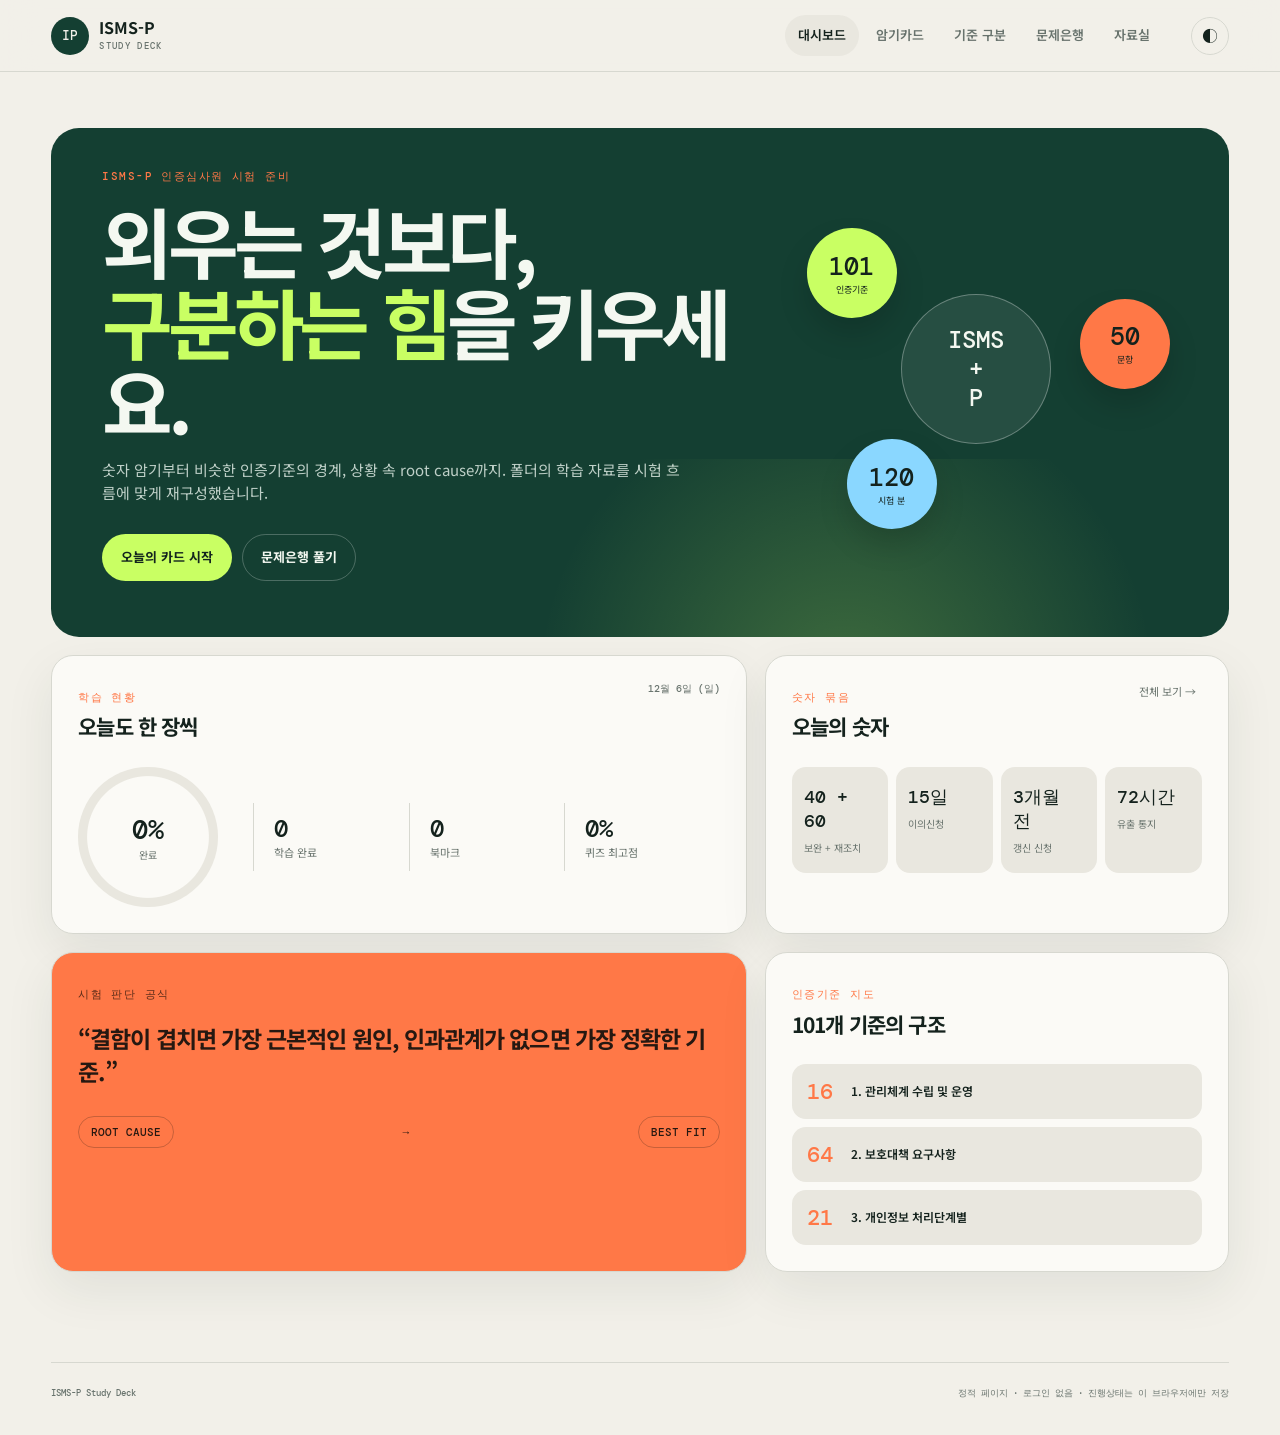
==== isms-p/index.html @ 75c73420 "2026-06-07 #3 문제 거지같던거 좀 수정" ====
<!doctype html>
<html lang="ko">
  <head>
    <meta charset="UTF-8" />
    <meta name="viewport" content="width=device-width, initial-scale=1.0, viewport-fit=cover" />
    <meta name="theme-color" content="#11261f" />
    <title>ISMS-P Study Deck</title>
    <link rel="stylesheet" href="./style.css?v=20260607-5" />
  </head>
  <body>
    <header class="topbar">
      <a class="brand" href="#overview" aria-label="ISMS-P Study Deck 홈">
        <span class="brand-mark">IP</span>
        <span><strong>ISMS-P</strong><small>STUDY DECK</small></span>
      </a>
      <nav aria-label="주요 메뉴">
        <button class="nav-item active" data-view="overview">대시보드</button>
        <button class="nav-item" data-view="cards">암기카드</button>
        <button class="nav-item" data-view="criteria">기준 구분</button>
        <button class="nav-item" data-view="quiz">문제은행</button>
        <button class="nav-item" data-view="sources">자료실</button>
      </nav>
      <button class="icon-button" id="themeToggle" aria-label="테마 전환">◐</button>
    </header>

    <main>
      <section class="view active" id="overview">
        <div class="hero">
          <div>
            <p class="eyebrow">ISMS-P 인증심사원 시험 준비</p>
            <h1>외우는 것보다,<br /><em>구분하는 힘</em>을 키우세요.</h1>
            <p class="hero-copy">
              숫자 암기부터 비슷한 인증기준의 경계, 상황 속 root cause까지.
              폴더의 학습 자료를 시험 흐름에 맞게 재구성했습니다.
            </p>
            <div class="hero-actions">
              <button class="primary-button" data-go="cards">오늘의 카드 시작</button>
              <button class="secondary-button" data-go="quiz">문제은행 풀기</button>
            </div>
          </div>
          <div class="hero-orbit" aria-hidden="true">
            <div class="orbit orbit-a"><span>101</span><small>인증기준</small></div>
            <div class="orbit orbit-b"><span>50</span><small>문항</small></div>
            <div class="orbit orbit-c"><span>120</span><small>시험 분</small></div>
            <div class="core">ISMS<br />+<br />P</div>
          </div>
        </div>

        <div class="dashboard-grid">
          <article class="panel progress-panel">
            <div class="panel-heading">
              <div><span class="label">학습 현황</span><h2>오늘도 한 장씩</h2></div>
              <span class="date-chip" id="todayLabel"></span>
            </div>
            <div class="progress-main">
              <div class="ring" id="progressRing"><strong id="progressPercent">0%</strong><span>완료</span></div>
              <div class="progress-stats">
                <p><strong id="learnedCount">0</strong><span>학습 완료</span></p>
                <p><strong id="savedCount">0</strong><span>북마크</span></p>
                <p><strong id="quizBest">0</strong><span>퀴즈 최고점</span></p>
              </div>
            </div>
          </article>

          <article class="panel number-panel">
            <div class="panel-heading">
              <div><span class="label">숫자 묶음</span><h2>오늘의 숫자</h2></div>
              <button class="text-button" data-go="cards" data-filter-go="숫자">전체 보기 →</button>
            </div>
            <div class="number-strip">
              <div><strong>40 + 60</strong><span>보완 + 재조치</span></div>
              <div><strong>15일</strong><span>이의신청</span></div>
              <div><strong>3개월 전</strong><span>갱신 신청</span></div>
              <div><strong>72시간</strong><span>유출 통지</span></div>
            </div>
          </article>

          <article class="panel tip-panel">
            <span class="label">시험 판단 공식</span>
            <blockquote>“결함이 겹치면 가장 근본적인 원인, 인과관계가 없으면 가장 정확한 기준.”</blockquote>
            <div class="formula"><span>ROOT CAUSE</span><b>→</b><span>BEST FIT</span></div>
          </article>

          <article class="panel map-panel">
            <div class="panel-heading">
              <div><span class="label">인증기준 지도</span><h2>101개 기준의 구조</h2></div>
            </div>
            <div class="criteria-map">
              <button data-go="criteria" data-criteria-go="관리체계"><strong>16</strong><span>1. 관리체계 수립 및 운영</span></button>
              <button data-go="criteria" data-criteria-go="보호대책"><strong>64</strong><span>2. 보호대책 요구사항</span></button>
              <button data-go="criteria" data-criteria-go="개인정보"><strong>21</strong><span>3. 개인정보 처리단계별</span></button>
            </div>
          </article>
        </div>
      </section>

      <section class="view" id="cards">
        <div class="section-heading">
          <div><p class="eyebrow">FLASH CARDS</p><h1>핵심 암기카드</h1><p>카드를 눌러 답을 확인하고, 확실히 알면 완료로 표시하세요.</p></div>
          <div class="section-count"><strong id="cardVisibleCount">0</strong><span>cards</span></div>
        </div>
        <div class="toolbar">
          <label class="search-box"><span>⌕</span><input id="cardSearch" type="search" placeholder="키워드 또는 숫자 검색" /></label>
          <div class="filter-group" id="cardFilters"></div>
          <button class="filter-button" id="savedOnly">☆ 북마크</button>
        </div>
        <div class="card-grid" id="cardGrid"></div>
        <button class="secondary-button load-more" id="cardLoadMore">카드 더 보기</button>
      </section>

      <section class="view" id="criteria">
        <div class="section-heading">
          <div><p class="eyebrow">DISTINGUISH</p><h1>헷갈리는 기준 구분</h1><p>제목이 비슷해도 결함의 원인과 초점은 다릅니다.</p></div>
          <div class="section-count"><strong id="criteriaCount">0</strong><span>pairs</span></div>
        </div>
        <div class="toolbar">
          <label class="search-box"><span>⌕</span><input id="criteriaSearch" type="search" placeholder="기준 번호 또는 상황 검색" /></label>
          <div class="filter-group" id="criteriaFilters"></div>
        </div>
        <div class="comparison-list" id="comparisonList"></div>
      </section>

      <section class="view" id="quiz">
        <div class="section-heading">
          <div><p class="eyebrow">QUESTION BANK</p><h1>문제은행</h1><p>단순질의, 복합응용, 상황판단을 유형별로 풀거나 모의시험에 도전하세요.</p></div>
          <div class="quiz-score"><span>현재 점수</span><strong><b id="currentScore">0</b> / <b id="quizTotal">0</b></strong></div>
        </div>
        <div class="quiz-modes" id="quizModes"></div>
        <div class="quiz-shell">
          <div class="quiz-progress"><span id="quizStep"></span><i id="quizBar"></i></div>
          <article class="quiz-card">
            <div class="quiz-meta"><span>CASE <b id="quizNumber">01</b></span><span id="quizTag"></span></div>
            <h2 id="quizQuestion"></h2>
            <div class="quiz-options" id="quizOptions"></div>
            <button class="primary-button quiz-confirm" id="quizConfirm">선택한 답 확인</button>
            <div class="quiz-explanation" id="quizExplanation"></div>
            <div class="quiz-actions">
              <button class="secondary-button" id="quizReset">처음부터</button>
              <button class="secondary-button" id="quizShuffle">문제 섞기</button>
              <button class="primary-button" id="quizNext">다음 문제</button>
            </div>
          </article>
        </div>
      </section>

      <section class="view" id="sources">
        <div class="section-heading">
          <div><p class="eyebrow">SOURCE LIBRARY</p><h1>자료실</h1><p>이 페이지를 구성할 때 우선 참고한 로컬 원문입니다.</p></div>
        </div>
        <div class="source-grid" id="sourceGrid"></div>
        <aside class="notice">
          <strong>학습 시 유의사항</strong>
          <p>법령 파일에는 미래 시행 예정 조문도 포함되어 있습니다. 실제 시험은 자격검정 공고일 기준 시행 법령으로 출제되므로 시험 공고와 시행일을 마지막에 반드시 대조하세요.</p>
        </aside>
      </section>
    </main>

    <footer><span>ISMS-P Study Deck</span><span>정적 페이지 · 로그인 없음 · 진행상태는 이 브라우저에만 저장</span></footer>
    <script src="./scenario-data.js?v=20260607-5"></script>
    <script src="./app.js?v=20260607-5"></script>
  </body>
</html>
---- isms-p/style.css ----
@import url("https://fonts.googleapis.com/css2?family=DM+Mono:wght@400;500&family=Noto+Sans+KR:wght@400;500;600;700;800&display=swap");

:root {
  --bg: #f2f0e9;
  --surface: #fbfaf6;
  --surface-2: #e9e7df;
  --ink: #14221d;
  --muted: #68736d;
  --line: #d7d8d0;
  --green: #143f32;
  --lime: #c9ff63;
  --orange: #ff7847;
  --blue: #8ad7ff;
  --shadow: 0 18px 50px rgba(26, 45, 37, 0.08);
}

body.dark {
  --bg: #101713;
  --surface: #18211d;
  --surface-2: #202c27;
  --ink: #eff5ef;
  --muted: #9ca9a2;
  --line: #314039;
  --green: #c9ff63;
  --lime: #c9ff63;
  --shadow: 0 18px 50px rgba(0, 0, 0, 0.25);
}

* { box-sizing: border-box; }
html { scroll-behavior: smooth; }
body {
  margin: 0;
  color: var(--ink);
  background: var(--bg);
  font-family: "Noto Sans KR", sans-serif;
  line-height: 1.55;
}
button, input { font: inherit; }
button { color: inherit; cursor: pointer; }
button, a { -webkit-tap-highlight-color: transparent; }

.topbar {
  position: sticky; top: 0; z-index: 20;
  min-height: 72px; padding: 0 4vw;
  display: flex; align-items: center; gap: 28px;
  border-bottom: 1px solid var(--line);
  background: color-mix(in srgb, var(--bg) 88%, transparent);
  backdrop-filter: blur(18px);
}
.brand { display: flex; align-items: center; gap: 10px; color: inherit; text-decoration: none; margin-right: auto; }
.brand-mark { width: 38px; height: 38px; display: grid; place-items: center; border-radius: 50%; background: var(--green); color: var(--bg); font: 500 13px "DM Mono"; }
.brand strong, .brand small { display: block; line-height: 1.1; }
.brand small { color: var(--muted); font: 500 9px "DM Mono"; letter-spacing: .15em; margin-top: 4px; }
nav { display: flex; gap: 4px; }
.nav-item, .icon-button { border: 0; background: transparent; }
.nav-item { padding: 10px 13px; color: var(--muted); font-size: 13px; font-weight: 600; border-radius: 24px; }
.nav-item.active, .nav-item:hover { color: var(--ink); background: var(--surface-2); }
.icon-button { width: 38px; height: 38px; border: 1px solid var(--line); border-radius: 50%; }

main { width: min(1440px, 92vw); margin: 0 auto; }
.view { display: none; min-height: calc(100vh - 72px); padding: 56px 0 90px; }
.view.active { display: block; animation: appear .35s ease both; }
@keyframes appear { from { opacity: 0; transform: translateY(8px); } }

.hero { min-height: 410px; padding: 30px 4vw 56px; display: grid; grid-template-columns: 1.25fr .75fr; align-items: center; overflow: hidden; border-radius: 28px; background: var(--green); color: #f4f8f1; position: relative; }
.hero::after { content: ""; position: absolute; inset: auto -5% -55% 30%; height: 90%; background: radial-gradient(circle, rgba(201,255,99,.23), transparent 62%); }
.eyebrow, .label { color: var(--orange); font: 500 11px "DM Mono"; letter-spacing: .13em; text-transform: uppercase; }
.hero h1 { margin: 16px 0; font-size: clamp(42px, 6vw, 78px); line-height: 1.05; letter-spacing: -.07em; }
.hero h1 em { color: var(--lime); font-style: normal; }
.hero-copy { max-width: 590px; color: #bfd0c8; font-size: 15px; }
.hero-actions { display: flex; gap: 10px; margin-top: 30px; }
.primary-button, .secondary-button, .filter-button {
  border-radius: 99px; padding: 12px 18px; border: 1px solid transparent; font-size: 13px; font-weight: 700;
}
.primary-button { background: var(--lime); color: #13251e; }
.secondary-button { background: transparent; border-color: color-mix(in srgb, currentColor 25%, transparent); color: inherit; }
.hero-orbit { height: 320px; position: relative; z-index: 1; }
.core, .orbit { position: absolute; display: grid; place-items: center; border-radius: 50%; text-align: center; }
.core { width: 150px; height: 150px; left: 50%; top: 50%; transform: translate(-50%, -50%); border: 1px solid rgba(255,255,255,.3); background: rgba(255,255,255,.08); font: 500 24px/1.2 "DM Mono"; }
.orbit { width: 90px; height: 90px; background: var(--lime); color: #14221d; box-shadow: 0 16px 30px rgba(0,0,0,.15); }
.orbit span { align-self: end; font: 500 25px "DM Mono"; }.orbit small { align-self: start; font-size: 9px; }
.orbit-a { left: 8%; top: 6%; }.orbit-b { right: 2%; top: 28%; background: var(--orange); }.orbit-c { left: 18%; bottom: 0; background: var(--blue); }

.dashboard-grid { display: grid; grid-template-columns: 1.2fr .8fr; gap: 18px; margin-top: 18px; }
.panel { border: 1px solid var(--line); border-radius: 22px; background: var(--surface); padding: 26px; box-shadow: var(--shadow); }
.panel-heading { display: flex; justify-content: space-between; align-items: start; gap: 20px; margin-bottom: 24px; }
.panel h2 { margin: 4px 0 0; font-size: 21px; letter-spacing: -.04em; }
.date-chip { color: var(--muted); font: 500 10px "DM Mono"; }
.progress-main { display: flex; align-items: center; gap: 35px; }
.ring { --p: 0%; width: 140px; height: 140px; flex: 0 0 auto; display: grid; place-content: center; text-align: center; border-radius: 50%; background: radial-gradient(circle at center, var(--surface) 61%, transparent 62%), conic-gradient(var(--orange) var(--p), var(--surface-2) 0); }
.ring strong { font: 500 27px "DM Mono"; }.ring span { color: var(--muted); font-size: 10px; }
.progress-stats { flex: 1; display: grid; grid-template-columns: repeat(3, 1fr); }
.progress-stats p { margin: 0; padding: 10px 20px; border-left: 1px solid var(--line); }
.progress-stats strong, .progress-stats span { display: block; }.progress-stats strong { font: 500 24px "DM Mono"; }.progress-stats span { color: var(--muted); font-size: 11px; }
.number-strip { display: grid; grid-template-columns: repeat(4, 1fr); gap: 8px; }
.number-strip div { padding: 18px 12px; border-radius: 14px; background: var(--surface-2); }
.number-strip strong, .number-strip span { display: block; }.number-strip strong { font: 500 18px "DM Mono"; }.number-strip span { color: var(--muted); font-size: 10px; margin-top: 7px; }
.text-button { border: 0; background: transparent; color: var(--muted); font-size: 11px; }
.tip-panel { background: var(--orange); color: #261811; }
.tip-panel .label { color: #5c2c19; }.tip-panel blockquote { margin: 18px 0 28px; font-size: 23px; font-weight: 700; line-height: 1.45; letter-spacing: -.04em; }
.formula { display: flex; align-items: center; justify-content: space-between; gap: 8px; font: 500 11px "DM Mono"; }.formula span { border: 1px solid rgba(38,24,17,.25); border-radius: 99px; padding: 8px 12px; }
.criteria-map { display: grid; gap: 8px; }
.criteria-map button { border: 0; display: flex; align-items: center; text-align: left; gap: 18px; padding: 13px 15px; border-radius: 14px; background: var(--surface-2); }
.criteria-map button:hover { transform: translateX(4px); }.criteria-map strong { font: 500 22px "DM Mono"; color: var(--orange); }.criteria-map span { font-size: 12px; font-weight: 600; }

.section-heading { display: flex; justify-content: space-between; align-items: end; padding: 20px 0 34px; border-bottom: 1px solid var(--line); }
.section-heading h1 { margin: 6px 0; font-size: clamp(36px, 5vw, 64px); line-height: 1.1; letter-spacing: -.07em; }
.section-heading p:not(.eyebrow) { color: var(--muted); margin: 0; font-size: 13px; }
.section-count { display: flex; align-items: baseline; gap: 5px; }.section-count strong { font: 500 50px "DM Mono"; }.section-count span { color: var(--muted); font: 500 10px "DM Mono"; }
.toolbar { padding: 22px 0; display: flex; align-items: center; gap: 10px; flex-wrap: wrap; }
.search-box { min-width: 270px; flex: 1; display: flex; align-items: center; gap: 8px; border: 1px solid var(--line); background: var(--surface); border-radius: 99px; padding: 0 15px; }
.search-box input { width: 100%; border: 0; outline: 0; padding: 11px 0; color: var(--ink); background: transparent; font-size: 12px; }
.filter-group { display: flex; gap: 5px; flex-wrap: wrap; }
.filter-button { padding: 9px 13px; background: transparent; border-color: var(--line); color: var(--muted); font-size: 11px; }
.filter-button.active, .filter-button:hover { background: var(--green); color: var(--bg); border-color: var(--green); }
.card-grid { display: grid; grid-template-columns: repeat(3, 1fr); gap: 16px; }
.study-card { min-height: 285px; perspective: 1000px; }
.card-inner { height: 100%; min-height: 285px; position: relative; transform-style: preserve-3d; transition: transform .5s; }
.study-card.flipped .card-inner { transform: rotateY(180deg); }
.card-face { position: absolute; inset: 0; padding: 22px; border: 1px solid var(--line); border-radius: 20px; background: var(--surface); box-shadow: var(--shadow); backface-visibility: hidden; display: flex; flex-direction: column; }
.card-back { transform: rotateY(180deg); background: var(--green); color: #f2f7f3; }
.card-top { display: flex; justify-content: space-between; align-items: center; gap: 10px; }
.tag { width: fit-content; border-radius: 99px; padding: 5px 8px; background: var(--surface-2); color: var(--muted); font: 500 9px "DM Mono"; }
.card-back .tag { background: rgba(255,255,255,.12); color: #c8d5cf; }
.save-button { border: 0; background: transparent; font-size: 19px; }.save-button.active { color: var(--orange); }
.card-face h3 { margin: auto 0; font-size: 24px; line-height: 1.38; letter-spacing: -.05em; }
.card-back h3 { color: var(--lime); margin: 22px 0 10px; font-size: 17px; }
.card-answer { margin: 0; white-space: pre-line; font-size: 14px; color: #d9e2dd; }
.card-bottom { margin-top: auto; display: flex; justify-content: space-between; align-items: center; color: var(--muted); font-size: 10px; }
.card-back .card-bottom { color: #a9bbb2; }.learn-button { border: 0; border-radius: 99px; padding: 7px 10px; background: var(--lime); color: #14221d; font-size: 10px; font-weight: 700; }
.learn-button.done { background: var(--orange); }
.load-more { display: block; min-width: 220px; margin: 22px auto 0; color: var(--ink); border-color: var(--line); }
.load-more[hidden] { display: none; }
.empty { grid-column: 1 / -1; padding: 70px; text-align: center; color: var(--muted); border: 1px dashed var(--line); border-radius: 20px; }

.comparison-list { display: grid; gap: 14px; }
.comparison { border: 1px solid var(--line); border-radius: 20px; background: var(--surface); overflow: hidden; }
.comparison-head { padding: 16px 20px; display: flex; justify-content: space-between; gap: 15px; border-bottom: 1px solid var(--line); }
.comparison-head p { margin: 4px 0 0; font-size: 13px; font-weight: 700; }.comparison-head small { color: var(--muted); }
.comparison-body { display: grid; grid-template-columns: 1fr 1fr; }
.criterion { padding: 22px; }.criterion + .criterion { border-left: 1px solid var(--line); }
.criterion b { color: var(--orange); font: 500 12px "DM Mono"; }.criterion h3 { margin: 6px 0 12px; font-size: 19px; }.criterion p { margin: 0; color: var(--muted); font-size: 12px; }
.criterion .cue { margin-top: 18px; padding: 10px 12px; border-radius: 10px; background: var(--surface-2); color: var(--ink); font-size: 11px; }

.quiz-score { text-align: right; flex: 0 0 auto; }.quiz-score span { display: block; color: var(--muted); font-size: 10px; }.quiz-score strong { display: block; white-space: nowrap; font: 500 32px "DM Mono"; }
.quiz-modes { margin: 24px 0 0; display: grid; grid-template-columns: repeat(5, 1fr); gap: 8px; }
.quiz-mode { border: 1px solid var(--line); border-radius: 14px; background: var(--surface); padding: 14px; text-align: left; }
.quiz-mode strong, .quiz-mode span { display: block; }.quiz-mode strong { font-size: 12px; }.quiz-mode span { margin-top: 4px; color: var(--muted); font: 500 9px "DM Mono"; }
.quiz-mode.active, .quiz-mode:hover { background: var(--green); color: var(--bg); border-color: var(--green); }.quiz-mode.active span, .quiz-mode:hover span { color: color-mix(in srgb, var(--bg) 70%, transparent); }
.quiz-shell { max-width: 900px; margin: 38px auto; }.quiz-progress { height: 3px; background: var(--surface-2); position: relative; margin-bottom: 26px; }.quiz-progress span { position: absolute; right: 0; bottom: 9px; color: var(--muted); font: 500 9px "DM Mono"; }.quiz-progress i { display: block; width: 0; height: 100%; background: var(--orange); transition: width .3s; }
.quiz-card { border: 1px solid var(--line); border-radius: 26px; background: var(--surface); padding: clamp(24px, 5vw, 52px); box-shadow: var(--shadow); }
.quiz-meta { display: flex; justify-content: space-between; color: var(--muted); font: 500 10px "DM Mono"; }.quiz-meta span:last-child { color: var(--orange); }
.quiz-card h2 { margin: 35px 0; white-space: pre-line; font-size: clamp(22px, 3vw, 32px); line-height: 1.5; letter-spacing: -.04em; }
.quiz-options { display: grid; gap: 9px; }.quiz-option { border: 1px solid var(--line); border-radius: 13px; background: transparent; padding: 14px 16px; text-align: left; font-size: 13px; }.quiz-option:hover:not(:disabled) { border-color: var(--orange); transform: translateX(3px); }.quiz-option.correct { background: var(--lime); color: #14221d; border-color: var(--lime); }.quiz-option.wrong { background: #ffd4c4; color: #4b2013; border-color: #ff9c78; }
.quiz-option.selected { border-color: var(--orange); background: color-mix(in srgb, var(--orange) 12%, var(--surface)); }
.quiz-confirm { display: none; width: 100%; min-height: 48px; margin-top: 12px; }.quiz-confirm.show { display: block; }
.quiz-explanation { display: none; margin-top: 20px; padding: 15px; border-radius: 13px; background: var(--surface-2); color: var(--muted); font-size: 12px; }.quiz-explanation.show { display: block; animation: appear .25s; }.quiz-explanation strong { color: var(--ink); display: block; margin-bottom: 5px; }
.quiz-source { display: block; margin-top: 10px; padding-top: 10px; border-top: 1px solid var(--line); color: var(--orange); font: 500 9px/1.5 "DM Mono"; }
.quiz-actions { display: flex; justify-content: space-between; gap: 8px; margin-top: 28px; }.quiz-actions .primary-button { margin-left: auto; visibility: hidden; }.quiz-actions .primary-button.show { visibility: visible; }

.source-grid { display: grid; grid-template-columns: repeat(3, 1fr); gap: 14px; margin-top: 28px; }
.source-card { padding: 22px; border: 1px solid var(--line); border-radius: 18px; background: var(--surface); }
.source-card span { color: var(--orange); font: 500 10px "DM Mono"; }.source-card h3 { margin: 12px 0 8px; font-size: 16px; line-height: 1.45; }.source-card p { color: var(--muted); font-size: 11px; }.source-card a { color: inherit; font-size: 11px; font-weight: 700; }
.notice { margin-top: 28px; padding: 20px 24px; border-left: 4px solid var(--orange); background: var(--surface); }.notice p { color: var(--muted); margin: 6px 0 0; font-size: 12px; }
footer { width: min(1440px, 92vw); margin: 0 auto; padding: 24px 0 35px; display: flex; justify-content: space-between; gap: 20px; border-top: 1px solid var(--line); color: var(--muted); font: 500 9px "DM Mono"; }

@media (max-width: 1000px) {
  .topbar { backdrop-filter: none; }
  .topbar nav { position: fixed; bottom: 12px; left: 3vw; right: 3vw; z-index: 30; justify-content: space-around; padding: 7px; border: 1px solid var(--line); border-radius: 18px; background: var(--surface); box-shadow: var(--shadow); }
  .nav-item { padding: 9px 8px; font-size: 10px; }.hero { grid-template-columns: 1fr; }.hero-orbit { display: none; }.dashboard-grid { grid-template-columns: 1fr; }.card-grid, .source-grid { grid-template-columns: repeat(2, 1fr); }.quiz-modes { grid-template-columns: repeat(3, 1fr); }
}
@media (max-width: 640px) {
  body { padding-bottom: calc(76px + env(safe-area-inset-bottom)); }
  main { width: 100%; }
  .view { padding: 16px 12px 34px; }
  .topbar { min-height: calc(58px + env(safe-area-inset-top)); padding: env(safe-area-inset-top) 14px 0; }
  .brand-mark { width: 36px; height: 36px; }
  .icon-button { width: 44px; height: 44px; }
  .topbar nav { left: 10px; right: 10px; bottom: calc(8px + env(safe-area-inset-bottom)); min-height: 56px; padding: 5px; border-radius: 20px; }
  .nav-item { min-height: 44px; padding: 7px 6px; }
  .hero { padding: 30px 22px; min-height: auto; border-radius: 22px; }
  .hero h1 { margin: 13px 0; font-size: 41px; line-height: 1.08; }
  .hero-copy { font-size: 13px; }
  .hero-actions { flex-direction: column; align-items: stretch; margin-top: 24px; }
  .hero-actions button, .primary-button, .secondary-button { min-height: 48px; }
  .dashboard-grid { margin-top: 10px; gap: 10px; }
  .panel { padding: 20px; border-radius: 18px; }
  .progress-main { align-items: stretch; flex-direction: column; }
  .progress-stats p { padding: 8px; }
  .number-strip { grid-template-columns: repeat(2, 1fr); }
  .section-heading { align-items: start; gap: 8px; padding: 12px 0 20px; }
  .section-heading h1 { margin: 4px 0; font-size: 36px; }
  .section-heading p:not(.eyebrow) { max-width: 280px; font-size: 11px; }
  .section-count { display: none; }
  .toolbar { padding: 14px 0; display: block; overflow: hidden; }
  .search-box { min-width: 0; min-height: 46px; }
  .filter-group { margin-top: 9px; flex-wrap: nowrap; overflow-x: auto; scrollbar-width: none; padding-bottom: 2px; }
  .filter-group::-webkit-scrollbar, .quiz-modes::-webkit-scrollbar { display: none; }
  .filter-button { min-height: 44px; flex: 0 0 auto; padding: 9px 15px; }
  #savedOnly { width: 100%; min-height: 44px; margin-top: 7px; }
  .card-grid, .source-grid { grid-template-columns: 1fr; gap: 12px; }
  .study-card, .card-inner { min-height: 330px; }
  .study-card { perspective: none; }
  .card-inner { transform-style: flat; transition: none; }
  .study-card.flipped .card-inner { transform: none; }
  .card-face { padding: 22px; border-radius: 18px; }
  .card-front { position: relative; min-height: 330px; }
  .card-back { display: none; position: relative; min-height: 330px; transform: none; }
  .study-card.flipped .card-front { display: none; }
  .study-card.flipped .card-back { display: flex; }
  .card-face h3 { font-size: 25px; }
  .save-button { min-width: 44px; min-height: 44px; }
  .learn-button { min-height: 44px; padding: 8px 14px; }
  .load-more { width: 100%; min-height: 50px; margin-top: 14px; }
  .comparison-body { grid-template-columns: 1fr; }
  .criterion + .criterion { border-left: 0; border-top: 1px solid var(--line); }
  #quiz .section-heading { padding-bottom: 14px; }
  #quiz .section-heading p:not(.eyebrow) { display: none; }
  .quiz-score strong { font-size: 19px; }
  .quiz-modes { margin: 12px -12px 0; padding: 0 12px 4px; display: flex; gap: 8px; overflow-x: auto; scrollbar-width: none; }
  .quiz-mode { min-width: 132px; min-height: 62px; flex: 0 0 auto; padding: 12px; }
  .quiz-shell { margin: 20px auto 0; }
  .quiz-progress { margin-bottom: 18px; }
  .quiz-card { padding: 24px 17px; border-radius: 18px; }
  .quiz-card h2 { margin: 22px 0; font-size: 20px; line-height: 1.58; letter-spacing: -.035em; }
  .quiz-option { min-height: 52px; padding: 14px; font-size: 13px; }
  .quiz-actions { display: grid; grid-template-columns: 1fr 1fr; gap: 8px; margin-top: 20px; }
  .quiz-actions button { min-height: 48px; }
  .quiz-actions .primary-button { grid-column: 1 / -1; width: 100%; margin-left: 0; }
  footer { width: calc(100% - 24px); padding-bottom: 18px; flex-direction: column; }
}
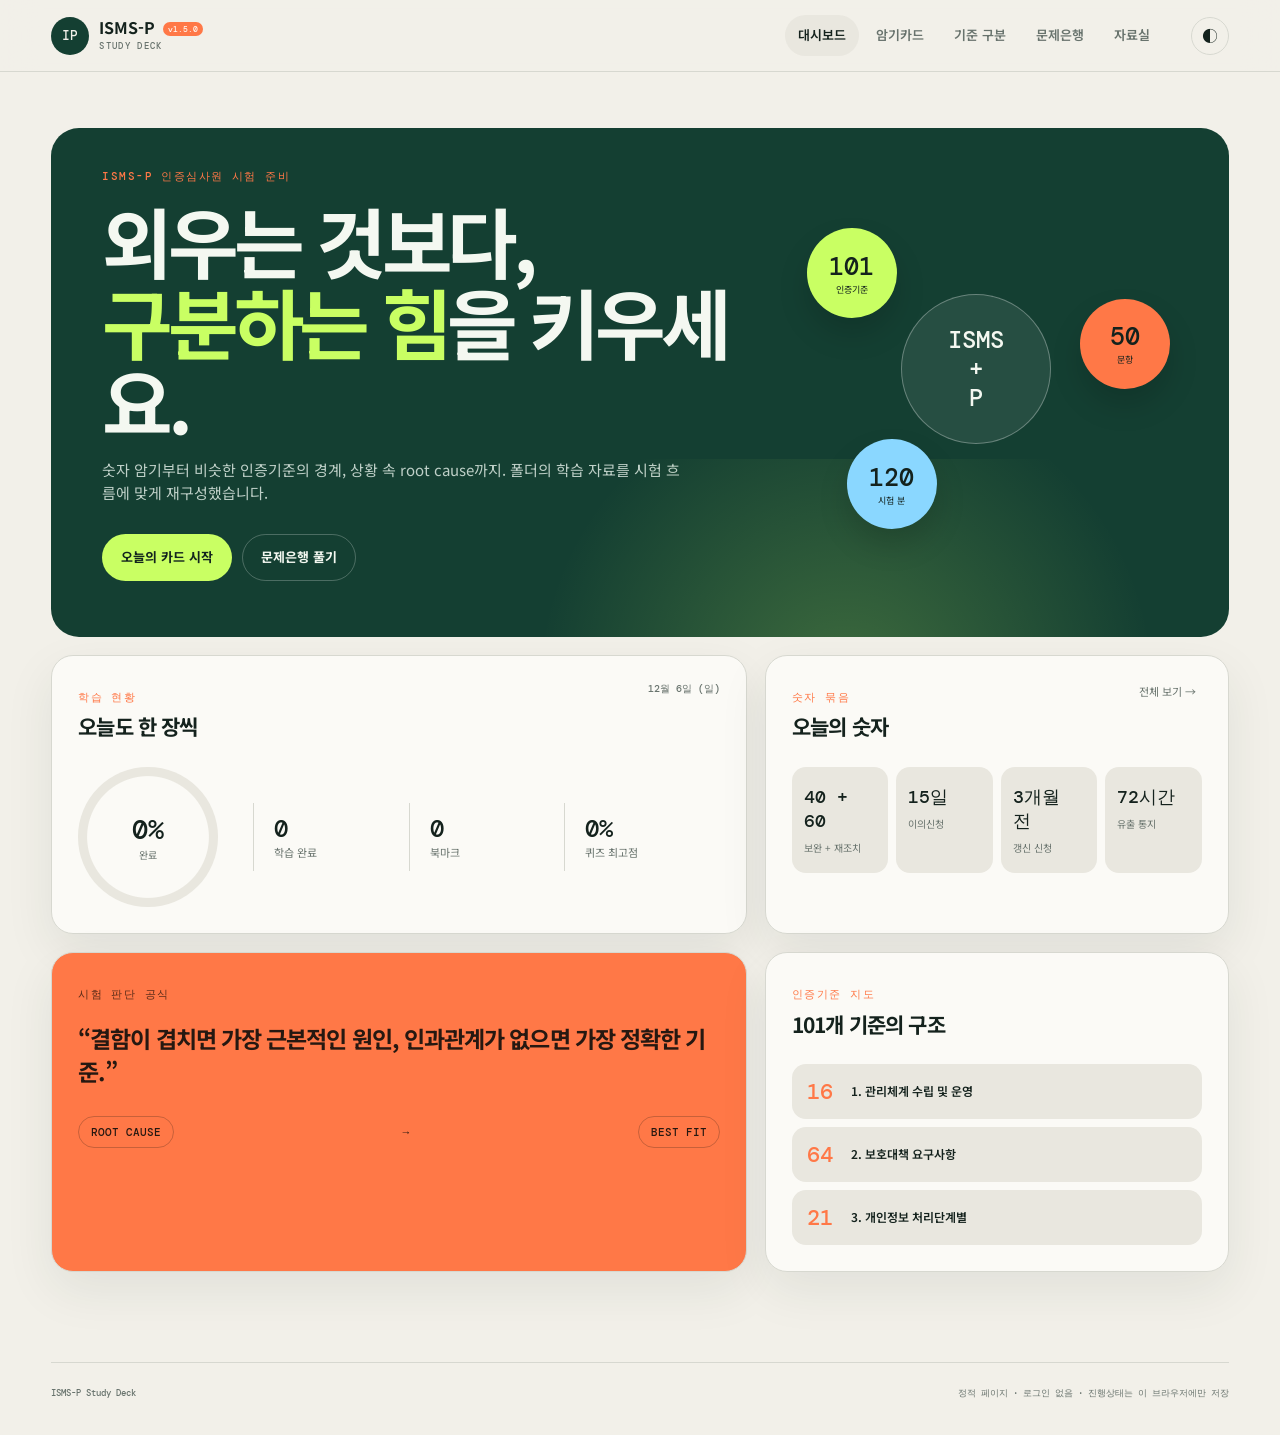
==== commit 2247a4cc: "2026-06-07 #4 버전추가" ====
--- a/isms-p/index.html
+++ b/isms-p/index.html
@@ -5,13 +5,13 @@
     <meta name="viewport" content="width=device-width, initial-scale=1.0, viewport-fit=cover" />
     <meta name="theme-color" content="#11261f" />
     <title>ISMS-P Study Deck</title>
-    <link rel="stylesheet" href="./style.css?v=20260607-5" />
+    <link rel="stylesheet" href="./style.css?v=1.5.0" />
   </head>
   <body>
     <header class="topbar">
       <a class="brand" href="#overview" aria-label="ISMS-P Study Deck 홈">
         <span class="brand-mark">IP</span>
-        <span><strong>ISMS-P</strong><small>STUDY DECK</small></span>
+        <span><strong>ISMS-P <b class="version-badge" id="versionBadge">v1.5.0</b></strong><small>STUDY DECK</small></span>
       </a>
       <nav aria-label="주요 메뉴">
         <button class="nav-item active" data-view="overview">대시보드</button>
@@ -156,7 +156,7 @@
     </main>
 
     <footer><span>ISMS-P Study Deck</span><span>정적 페이지 · 로그인 없음 · 진행상태는 이 브라우저에만 저장</span></footer>
-    <script src="./scenario-data.js?v=20260607-5"></script>
-    <script src="./app.js?v=20260607-5"></script>
+    <script src="./scenario-data.js?v=1.5.0"></script>
+    <script src="./app.js?v=1.5.0"></script>
   </body>
 </html>
--- a/isms-p/style.css
+++ b/isms-p/style.css
@@ -51,6 +51,7 @@
 .brand-mark { width: 38px; height: 38px; display: grid; place-items: center; border-radius: 50%; background: var(--green); color: var(--bg); font: 500 13px "DM Mono"; }
 .brand strong, .brand small { display: block; line-height: 1.1; }
 .brand small { color: var(--muted); font: 500 9px "DM Mono"; letter-spacing: .15em; margin-top: 4px; }
+.version-badge { display: inline-block; margin-left: 4px; padding: 3px 5px; border-radius: 99px; background: var(--orange); color: #fff8f3; vertical-align: 2px; font: 500 8px/1 "DM Mono"; letter-spacing: 0; }
 nav { display: flex; gap: 4px; }
 .nav-item, .icon-button { border: 0; background: transparent; }
 .nav-item { padding: 10px 13px; color: var(--muted); font-size: 13px; font-weight: 600; border-radius: 24px; }
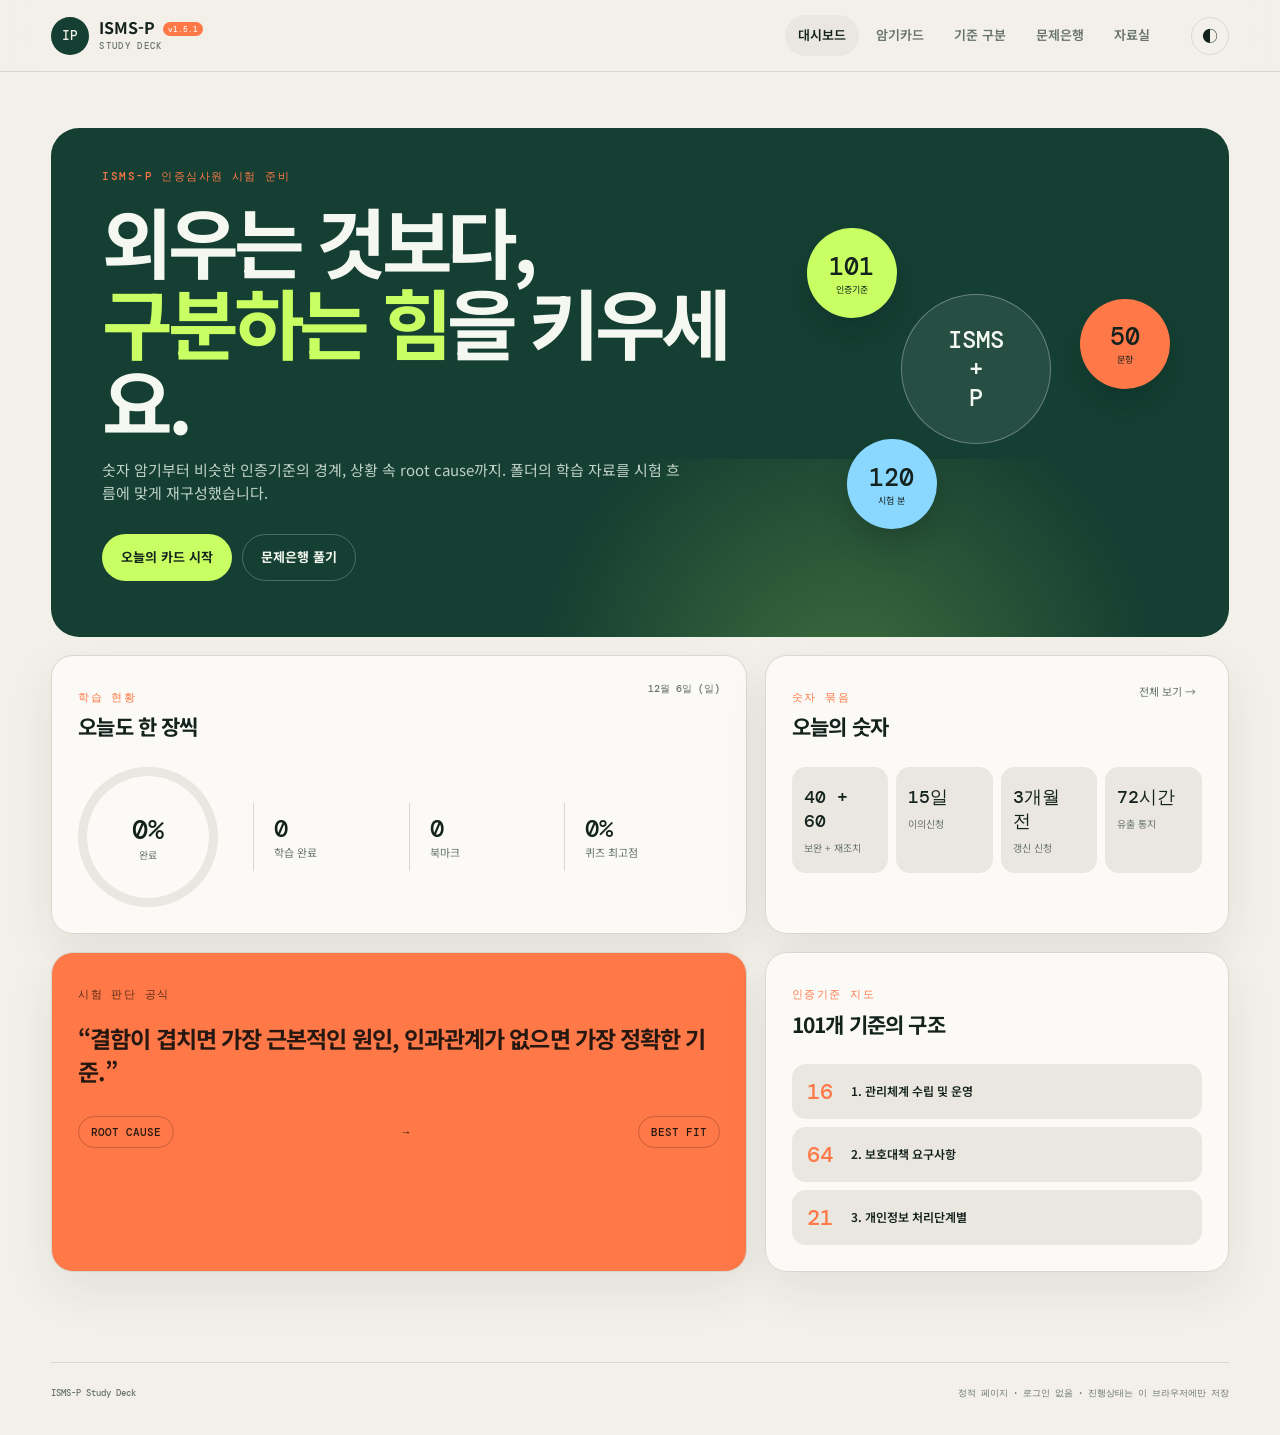
==== commit dbc0121f: "2026-06-07 #5 작아지는거 막기~" ====
--- a/isms-p/index.html
+++ b/isms-p/index.html
@@ -5,13 +5,13 @@
     <meta name="viewport" content="width=device-width, initial-scale=1.0, viewport-fit=cover" />
     <meta name="theme-color" content="#11261f" />
     <title>ISMS-P Study Deck</title>
-    <link rel="stylesheet" href="./style.css?v=1.5.0" />
+    <link rel="stylesheet" href="./style.css?v=1.5.1" />
   </head>
   <body>
     <header class="topbar">
       <a class="brand" href="#overview" aria-label="ISMS-P Study Deck 홈">
         <span class="brand-mark">IP</span>
-        <span><strong>ISMS-P <b class="version-badge" id="versionBadge">v1.5.0</b></strong><small>STUDY DECK</small></span>
+        <span><strong>ISMS-P <b class="version-badge" id="versionBadge">v1.5.1</b></strong><small>STUDY DECK</small></span>
       </a>
       <nav aria-label="주요 메뉴">
         <button class="nav-item active" data-view="overview">대시보드</button>
@@ -156,7 +156,7 @@
     </main>
 
     <footer><span>ISMS-P Study Deck</span><span>정적 페이지 · 로그인 없음 · 진행상태는 이 브라우저에만 저장</span></footer>
-    <script src="./scenario-data.js?v=1.5.0"></script>
-    <script src="./app.js?v=1.5.0"></script>
+    <script src="./scenario-data.js?v=1.5.1"></script>
+    <script src="./app.js?v=1.5.1"></script>
   </body>
 </html>
--- a/isms-p/style.css
+++ b/isms-p/style.css
@@ -37,7 +37,7 @@
 }
 button, input { font: inherit; }
 button { color: inherit; cursor: pointer; }
-button, a { -webkit-tap-highlight-color: transparent; }
+button, a { touch-action: manipulation; -webkit-tap-highlight-color: transparent; }
 
 .topbar {
   position: sticky; top: 0; z-index: 20;
@@ -211,7 +211,7 @@
   .study-card.flipped .card-back { display: flex; }
   .card-face h3 { font-size: 25px; }
   .save-button { min-width: 44px; min-height: 44px; }
-  .learn-button { min-height: 44px; padding: 8px 14px; }
+  .learn-button { min-height: 48px; padding: 9px 16px; font-size: 16px; }
   .load-more { width: 100%; min-height: 50px; margin-top: 14px; }
   .comparison-body { grid-template-columns: 1fr; }
   .criterion + .criterion { border-left: 0; border-top: 1px solid var(--line); }
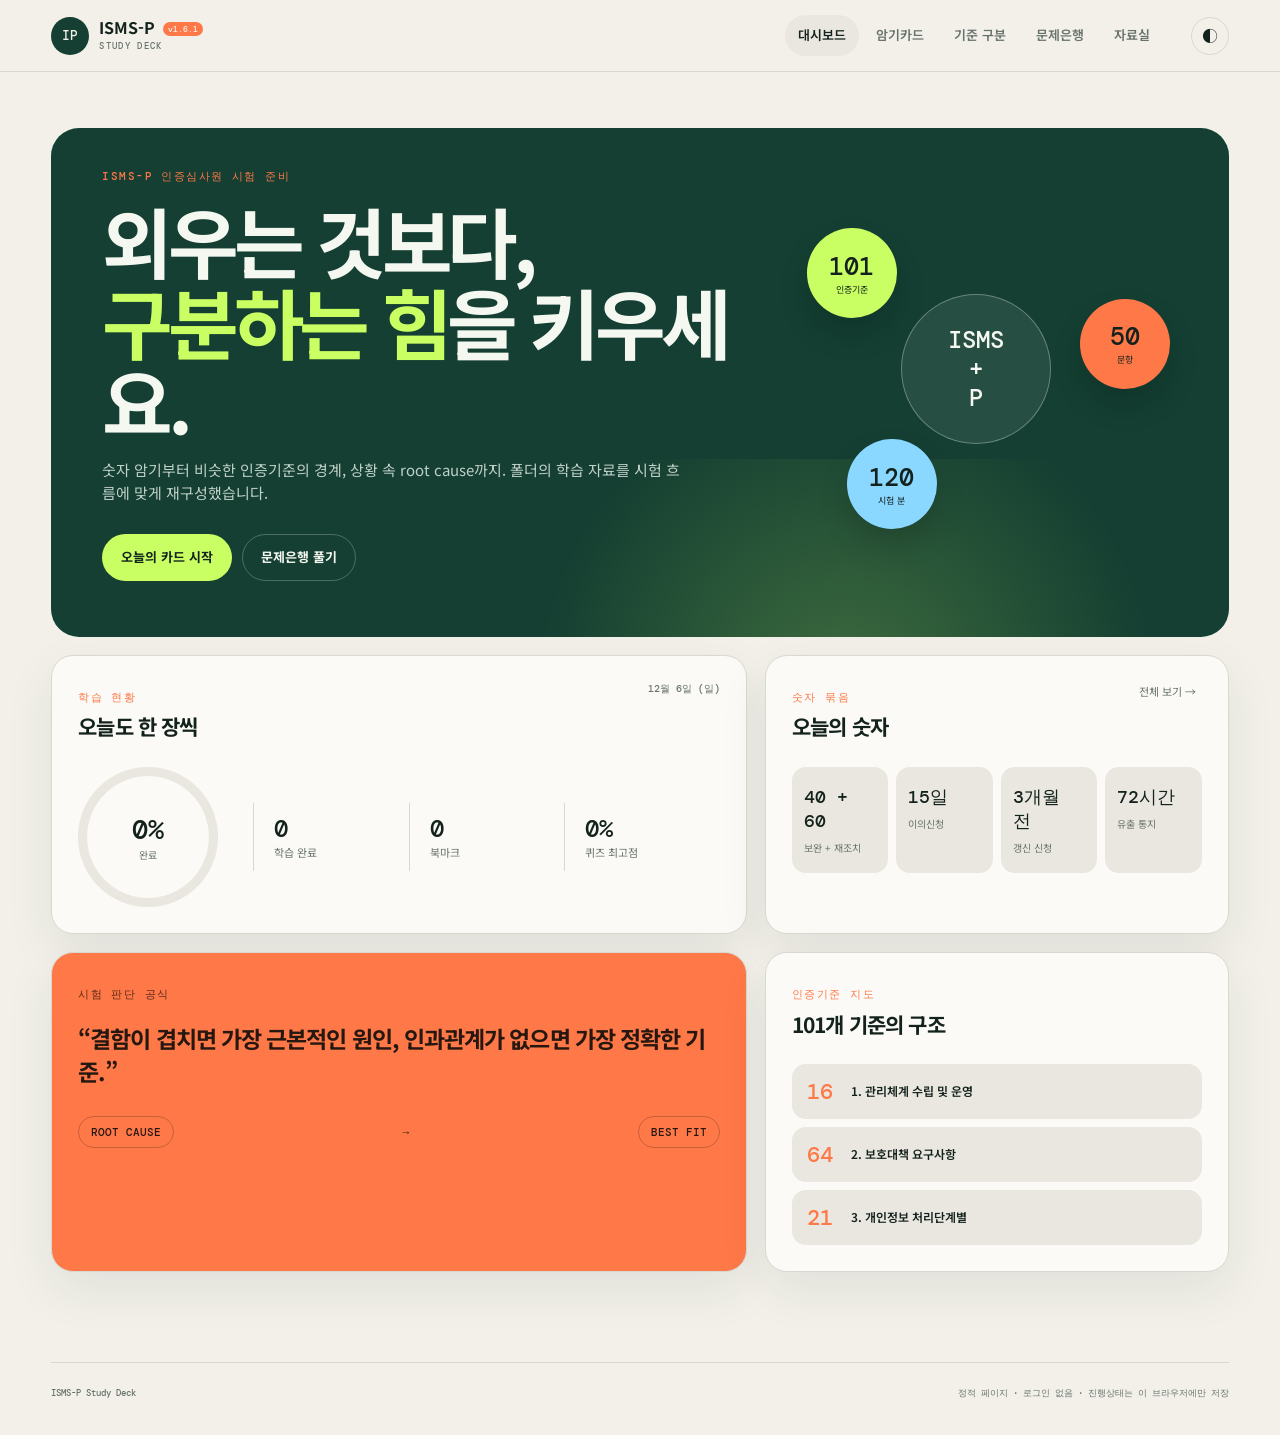
==== commit f237b2ab: "2026-06-07 #6 사소한 버그 수정" ====
--- a/isms-p/index.html
+++ b/isms-p/index.html
@@ -5,13 +5,13 @@
     <meta name="viewport" content="width=device-width, initial-scale=1.0, viewport-fit=cover" />
     <meta name="theme-color" content="#11261f" />
     <title>ISMS-P Study Deck</title>
-    <link rel="stylesheet" href="./style.css?v=1.5.1" />
+    <link rel="stylesheet" href="./style.css?v=1.6.1" />
   </head>
   <body>
     <header class="topbar">
       <a class="brand" href="#overview" aria-label="ISMS-P Study Deck 홈">
         <span class="brand-mark">IP</span>
-        <span><strong>ISMS-P <b class="version-badge" id="versionBadge">v1.5.1</b></strong><small>STUDY DECK</small></span>
+        <span><strong>ISMS-P <b class="version-badge" id="versionBadge">v1.6.1</b></strong><small>STUDY DECK</small></span>
       </a>
       <nav aria-label="주요 메뉴">
         <button class="nav-item active" data-view="overview">대시보드</button>
@@ -156,7 +156,7 @@
     </main>
 
     <footer><span>ISMS-P Study Deck</span><span>정적 페이지 · 로그인 없음 · 진행상태는 이 브라우저에만 저장</span></footer>
-    <script src="./scenario-data.js?v=1.5.1"></script>
-    <script src="./app.js?v=1.5.1"></script>
+    <script src="./scenario-data.js?v=1.6.1"></script>
+    <script src="./app.js?v=1.6.1"></script>
   </body>
 </html>
--- a/isms-p/style.css
+++ b/isms-p/style.css
@@ -64,7 +64,8 @@
 @keyframes appear { from { opacity: 0; transform: translateY(8px); } }
 
 .hero { min-height: 410px; padding: 30px 4vw 56px; display: grid; grid-template-columns: 1.25fr .75fr; align-items: center; overflow: hidden; border-radius: 28px; background: var(--green); color: #f4f8f1; position: relative; }
-.hero::after { content: ""; position: absolute; inset: auto -5% -55% 30%; height: 90%; background: radial-gradient(circle, rgba(201,255,99,.23), transparent 62%); }
+.hero::after { content: ""; position: absolute; inset: auto -5% -55% 30%; height: 90%; pointer-events: none; background: radial-gradient(circle, rgba(201,255,99,.23), transparent 62%); }
+.hero > div:first-child { position: relative; z-index: 2; }
 .eyebrow, .label { color: var(--orange); font: 500 11px "DM Mono"; letter-spacing: .13em; text-transform: uppercase; }
 .hero h1 { margin: 16px 0; font-size: clamp(42px, 6vw, 78px); line-height: 1.05; letter-spacing: -.07em; }
 .hero h1 em { color: var(--lime); font-style: normal; }
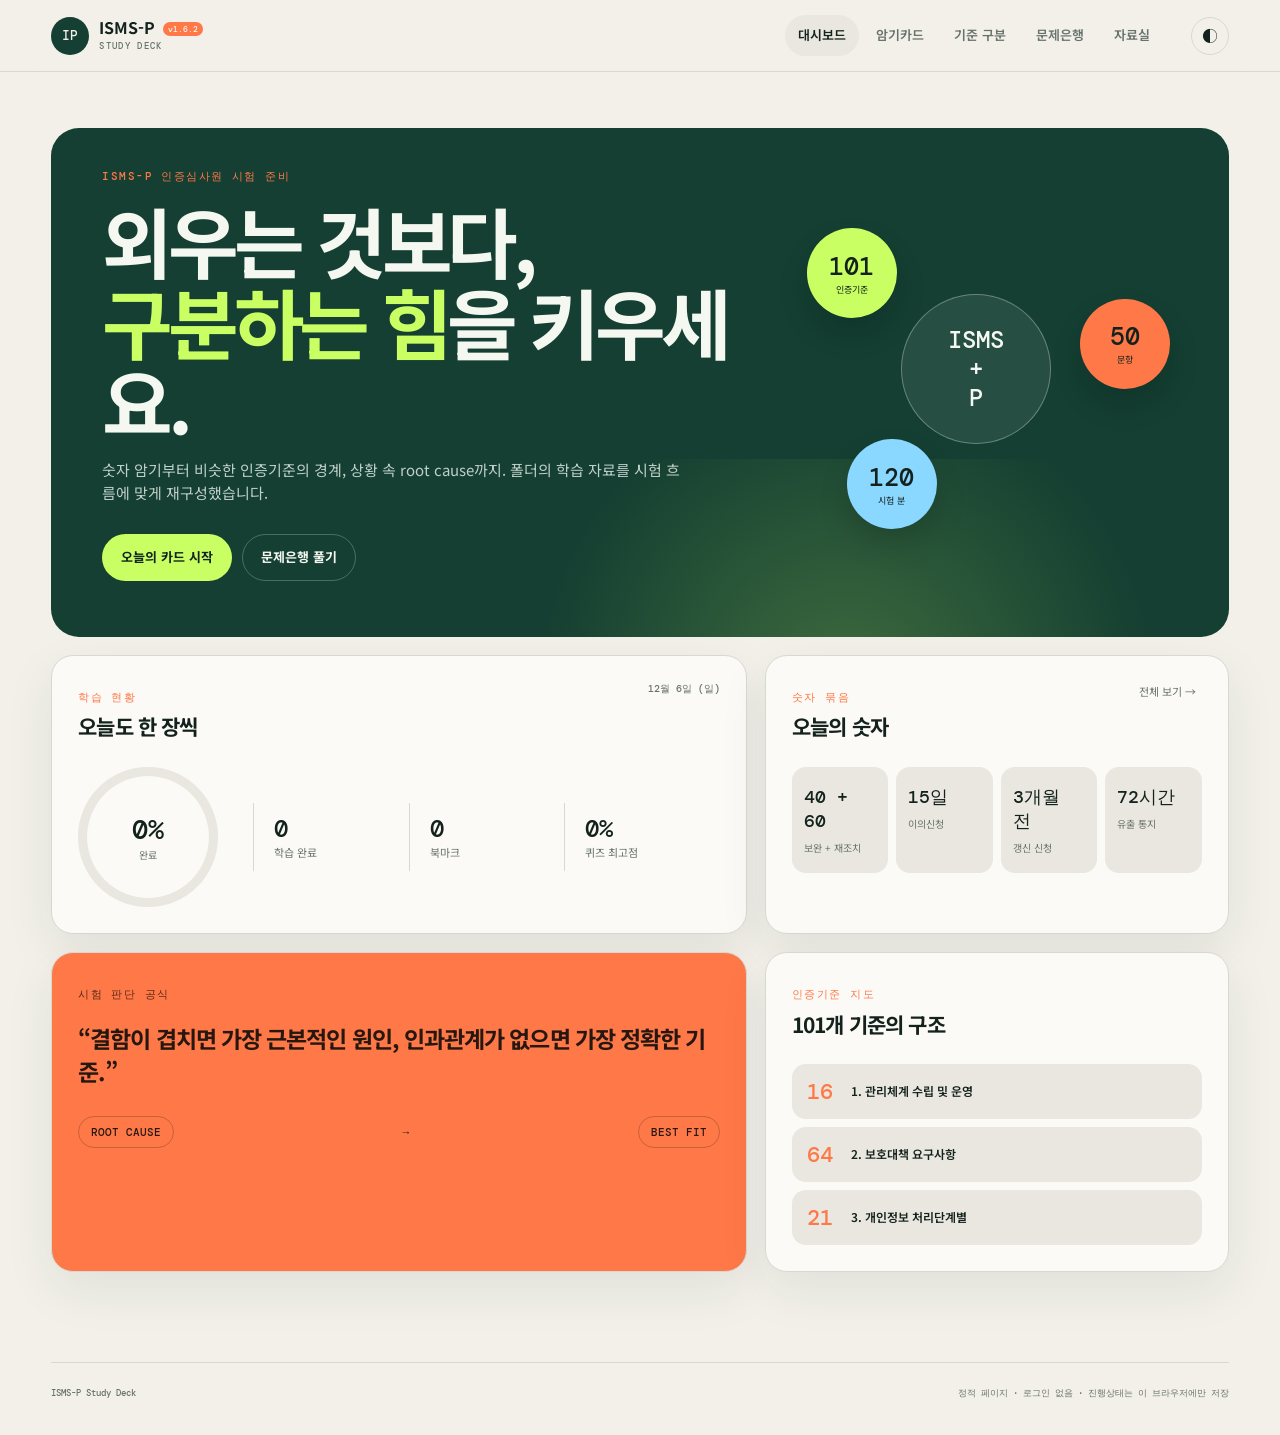
==== commit c0abd57f: "2026-06-07 #7 글자크기 조절" ====
--- a/isms-p/index.html
+++ b/isms-p/index.html
@@ -5,13 +5,13 @@
     <meta name="viewport" content="width=device-width, initial-scale=1.0, viewport-fit=cover" />
     <meta name="theme-color" content="#11261f" />
     <title>ISMS-P Study Deck</title>
-    <link rel="stylesheet" href="./style.css?v=1.6.1" />
+    <link rel="stylesheet" href="./style.css?v=1.6.2" />
   </head>
   <body>
     <header class="topbar">
       <a class="brand" href="#overview" aria-label="ISMS-P Study Deck 홈">
         <span class="brand-mark">IP</span>
-        <span><strong>ISMS-P <b class="version-badge" id="versionBadge">v1.6.1</b></strong><small>STUDY DECK</small></span>
+        <span><strong>ISMS-P <b class="version-badge" id="versionBadge">v1.6.2</b></strong><small>STUDY DECK</small></span>
       </a>
       <nav aria-label="주요 메뉴">
         <button class="nav-item active" data-view="overview">대시보드</button>
@@ -156,7 +156,7 @@
     </main>
 
     <footer><span>ISMS-P Study Deck</span><span>정적 페이지 · 로그인 없음 · 진행상태는 이 브라우저에만 저장</span></footer>
-    <script src="./scenario-data.js?v=1.6.1"></script>
-    <script src="./app.js?v=1.6.1"></script>
+    <script src="./scenario-data.js?v=1.6.2"></script>
+    <script src="./app.js?v=1.6.2"></script>
   </body>
 </html>
--- a/isms-p/style.css
+++ b/isms-p/style.css
@@ -224,7 +224,7 @@
   .quiz-shell { margin: 20px auto 0; }
   .quiz-progress { margin-bottom: 18px; }
   .quiz-card { padding: 24px 17px; border-radius: 18px; }
-  .quiz-card h2 { margin: 22px 0; font-size: 20px; line-height: 1.58; letter-spacing: -.035em; }
+  .quiz-card h2 { margin: 22px 0; font-size: 14px; line-height: 1.65; letter-spacing: -.02em; }
   .quiz-option { min-height: 52px; padding: 14px; font-size: 13px; }
   .quiz-actions { display: grid; grid-template-columns: 1fr 1fr; gap: 8px; margin-top: 20px; }
   .quiz-actions button { min-height: 48px; }
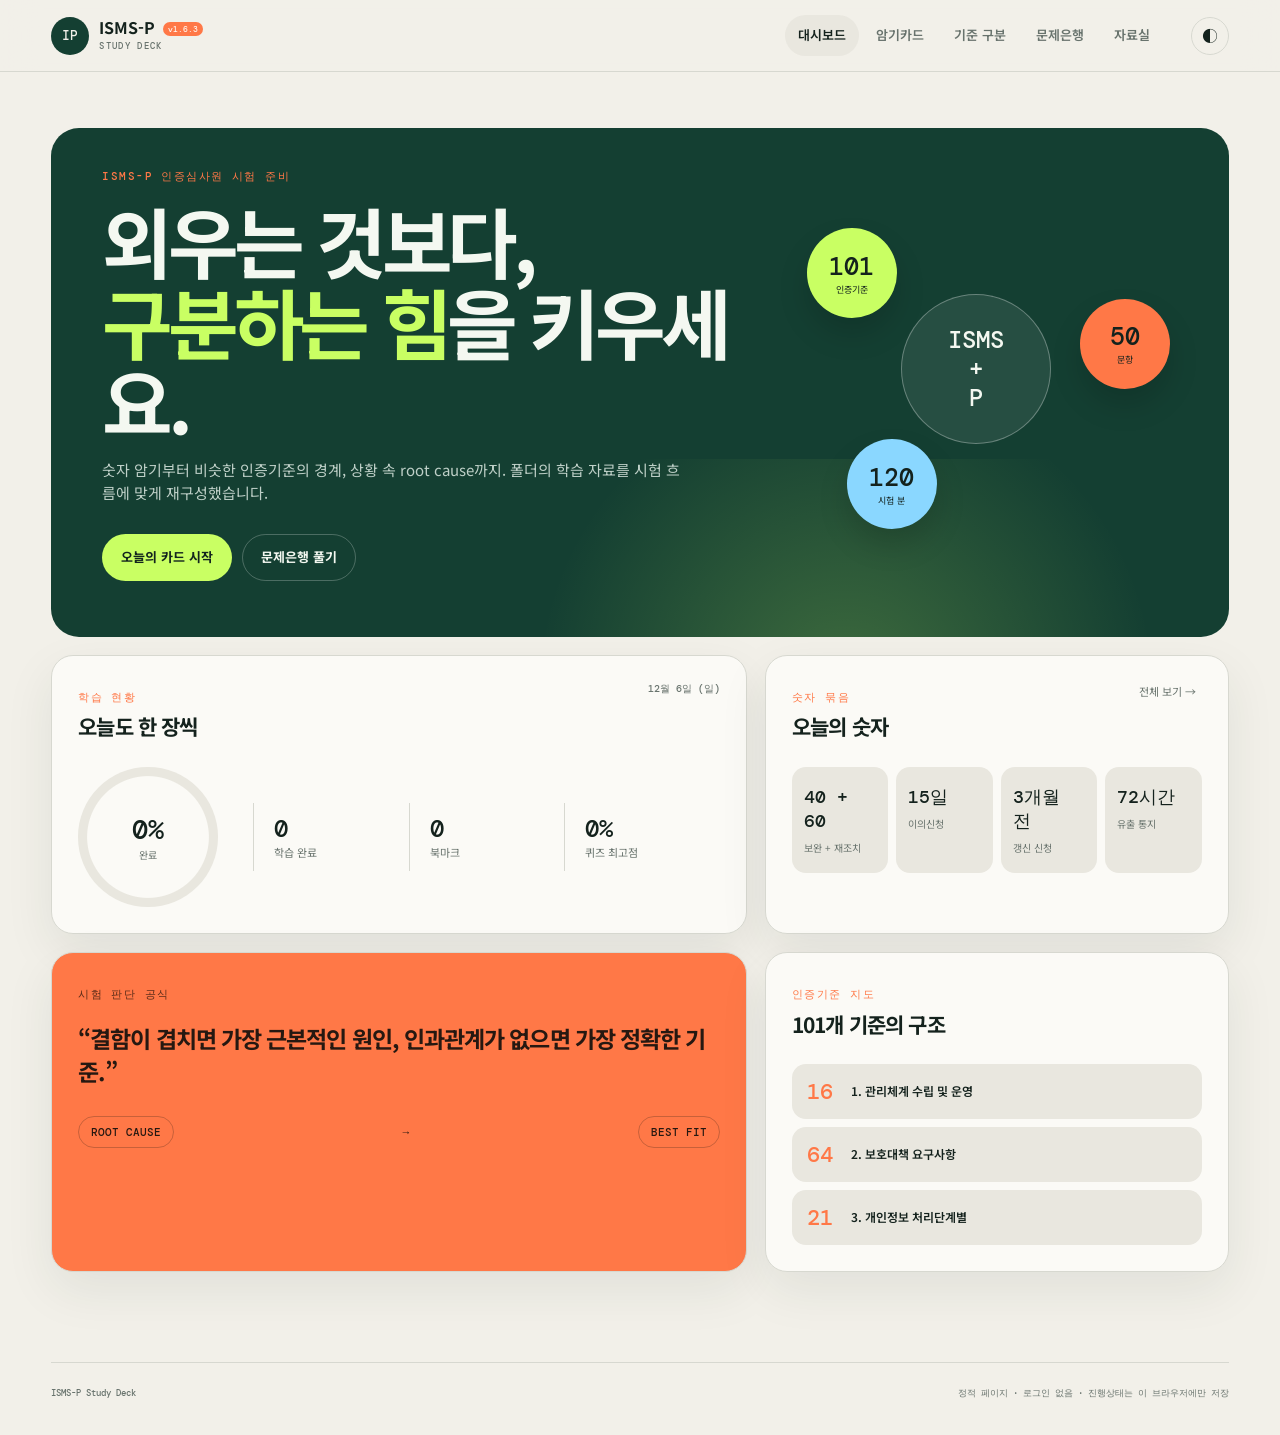
==== commit ce73c100: "2026-06-07 #8 하단 플로팅 수정" ====
--- a/isms-p/index.html
+++ b/isms-p/index.html
@@ -5,13 +5,13 @@
     <meta name="viewport" content="width=device-width, initial-scale=1.0, viewport-fit=cover" />
     <meta name="theme-color" content="#11261f" />
     <title>ISMS-P Study Deck</title>
-    <link rel="stylesheet" href="./style.css?v=1.6.2" />
+    <link rel="stylesheet" href="./style.css?v=1.6.3" />
   </head>
   <body>
     <header class="topbar">
       <a class="brand" href="#overview" aria-label="ISMS-P Study Deck 홈">
         <span class="brand-mark">IP</span>
-        <span><strong>ISMS-P <b class="version-badge" id="versionBadge">v1.6.2</b></strong><small>STUDY DECK</small></span>
+        <span><strong>ISMS-P <b class="version-badge" id="versionBadge">v1.6.3</b></strong><small>STUDY DECK</small></span>
       </a>
       <nav aria-label="주요 메뉴">
         <button class="nav-item active" data-view="overview">대시보드</button>
@@ -156,7 +156,7 @@
     </main>
 
     <footer><span>ISMS-P Study Deck</span><span>정적 페이지 · 로그인 없음 · 진행상태는 이 브라우저에만 저장</span></footer>
-    <script src="./scenario-data.js?v=1.6.2"></script>
-    <script src="./app.js?v=1.6.2"></script>
+    <script src="./scenario-data.js?v=1.6.3"></script>
+    <script src="./app.js?v=1.6.3"></script>
   </body>
 </html>
--- a/isms-p/style.css
+++ b/isms-p/style.css
@@ -172,9 +172,10 @@
   .nav-item { padding: 9px 8px; font-size: 10px; }.hero { grid-template-columns: 1fr; }.hero-orbit { display: none; }.dashboard-grid { grid-template-columns: 1fr; }.card-grid, .source-grid { grid-template-columns: repeat(2, 1fr); }.quiz-modes { grid-template-columns: repeat(3, 1fr); }
 }
 @media (max-width: 640px) {
-  body { padding-bottom: calc(76px + env(safe-area-inset-bottom)); }
+  html { scroll-padding-bottom: calc(110px + env(safe-area-inset-bottom)); }
+  body { padding-bottom: calc(92px + env(safe-area-inset-bottom)); }
   main { width: 100%; }
-  .view { padding: 16px 12px 34px; }
+  .view { padding: 16px 12px calc(120px + env(safe-area-inset-bottom)); }
   .topbar { min-height: calc(58px + env(safe-area-inset-top)); padding: env(safe-area-inset-top) 14px 0; }
   .brand-mark { width: 36px; height: 36px; }
   .icon-button { width: 44px; height: 44px; }
@@ -229,5 +230,5 @@
   .quiz-actions { display: grid; grid-template-columns: 1fr 1fr; gap: 8px; margin-top: 20px; }
   .quiz-actions button { min-height: 48px; }
   .quiz-actions .primary-button { grid-column: 1 / -1; width: 100%; margin-left: 0; }
-  footer { width: calc(100% - 24px); padding-bottom: 18px; flex-direction: column; }
-}
+  footer { width: calc(100% - 24px); padding-bottom: calc(100px + env(safe-area-inset-bottom)); flex-direction: column; }
+}
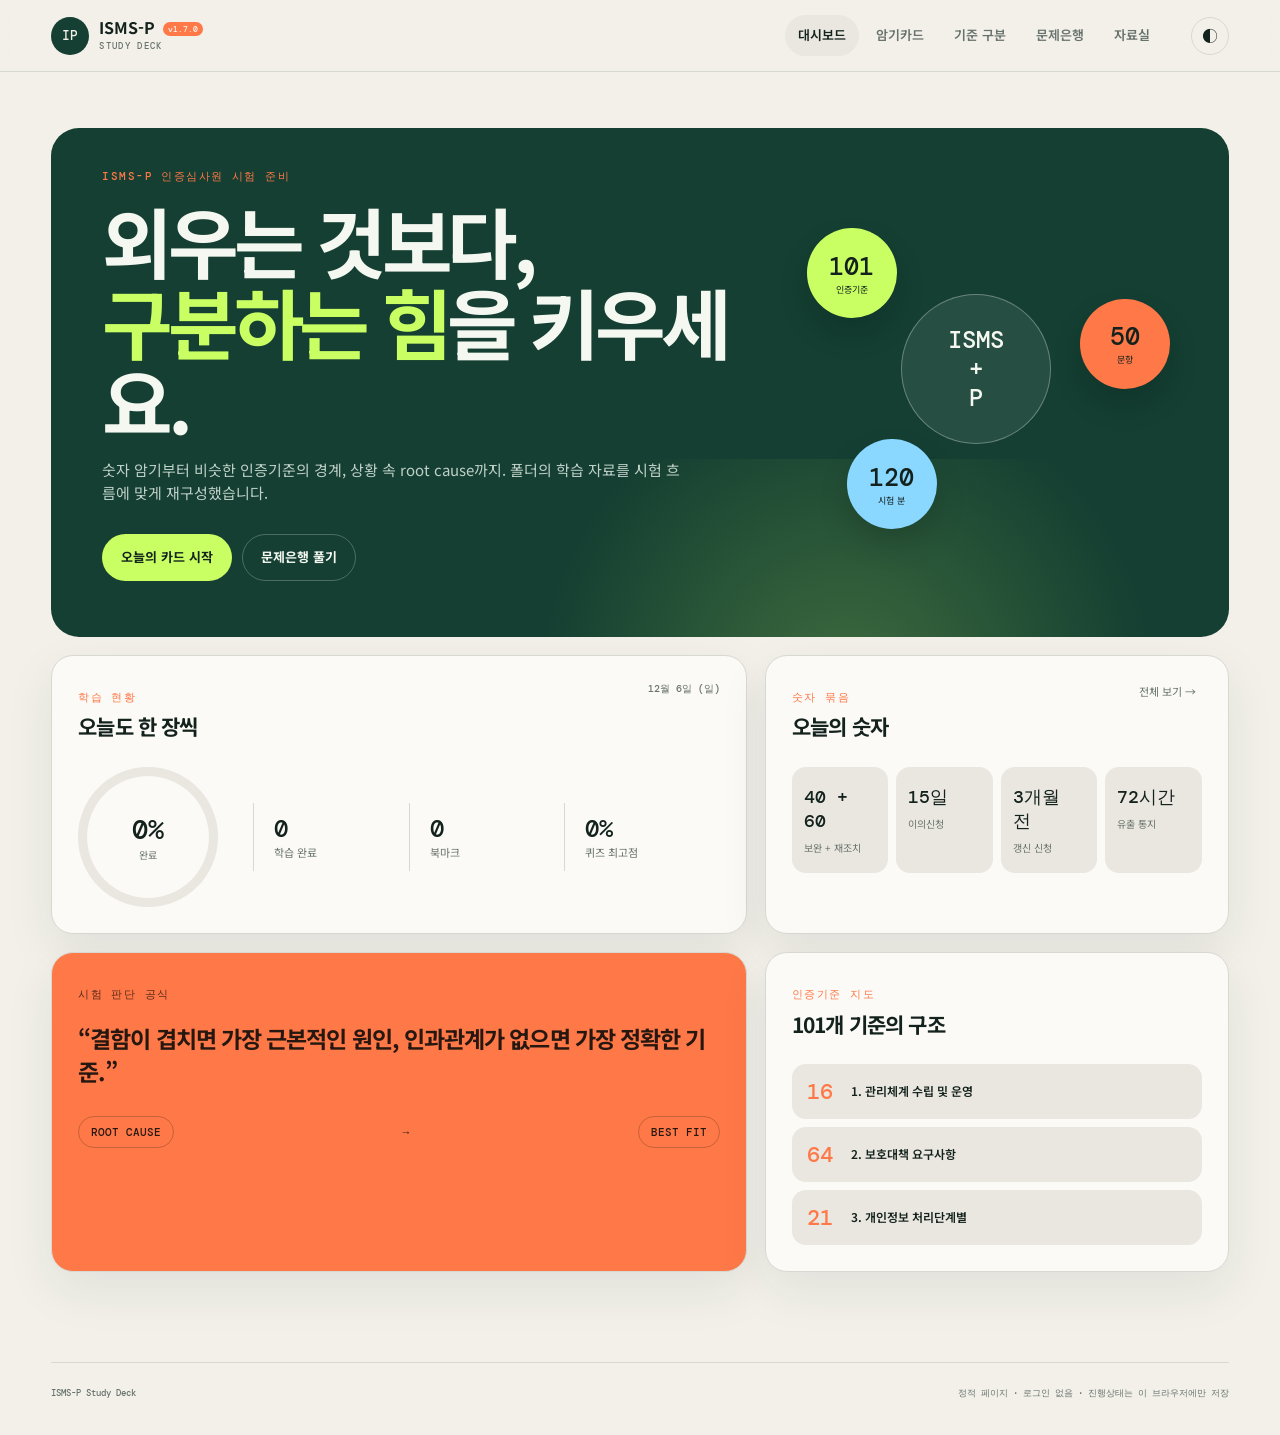
==== commit 0b4f6227: "2026-06-07 #9 플로팅 해결 저장하는 것도 해결" ====
--- a/isms-p/index.html
+++ b/isms-p/index.html
@@ -5,13 +5,13 @@
     <meta name="viewport" content="width=device-width, initial-scale=1.0, viewport-fit=cover" />
     <meta name="theme-color" content="#11261f" />
     <title>ISMS-P Study Deck</title>
-    <link rel="stylesheet" href="./style.css?v=1.6.3" />
+    <link rel="stylesheet" href="./style.css?v=1.7.0" />
   </head>
   <body>
     <header class="topbar">
       <a class="brand" href="#overview" aria-label="ISMS-P Study Deck 홈">
         <span class="brand-mark">IP</span>
-        <span><strong>ISMS-P <b class="version-badge" id="versionBadge">v1.6.3</b></strong><small>STUDY DECK</small></span>
+        <span><strong>ISMS-P <b class="version-badge" id="versionBadge">v1.7.0</b></strong><small>STUDY DECK</small></span>
       </a>
       <nav aria-label="주요 메뉴">
         <button class="nav-item active" data-view="overview">대시보드</button>
@@ -135,9 +135,9 @@
             <button class="primary-button quiz-confirm" id="quizConfirm">선택한 답 확인</button>
             <div class="quiz-explanation" id="quizExplanation"></div>
             <div class="quiz-actions">
+              <button class="primary-button" id="quizNext">다음 문제</button>
               <button class="secondary-button" id="quizReset">처음부터</button>
               <button class="secondary-button" id="quizShuffle">문제 섞기</button>
-              <button class="primary-button" id="quizNext">다음 문제</button>
             </div>
           </article>
         </div>
@@ -156,7 +156,7 @@
     </main>
 
     <footer><span>ISMS-P Study Deck</span><span>정적 페이지 · 로그인 없음 · 진행상태는 이 브라우저에만 저장</span></footer>
-    <script src="./scenario-data.js?v=1.6.3"></script>
-    <script src="./app.js?v=1.6.3"></script>
+    <script src="./scenario-data.js?v=1.7.0"></script>
+    <script src="./app.js?v=1.7.0"></script>
   </body>
 </html>
--- a/isms-p/style.css
+++ b/isms-p/style.css
@@ -158,7 +158,7 @@
 .quiz-confirm { display: none; width: 100%; min-height: 48px; margin-top: 12px; }.quiz-confirm.show { display: block; }
 .quiz-explanation { display: none; margin-top: 20px; padding: 15px; border-radius: 13px; background: var(--surface-2); color: var(--muted); font-size: 12px; }.quiz-explanation.show { display: block; animation: appear .25s; }.quiz-explanation strong { color: var(--ink); display: block; margin-bottom: 5px; }
 .quiz-source { display: block; margin-top: 10px; padding-top: 10px; border-top: 1px solid var(--line); color: var(--orange); font: 500 9px/1.5 "DM Mono"; }
-.quiz-actions { display: flex; justify-content: space-between; gap: 8px; margin-top: 28px; }.quiz-actions .primary-button { margin-left: auto; visibility: hidden; }.quiz-actions .primary-button.show { visibility: visible; }
+.quiz-actions { display: flex; justify-content: space-between; gap: 8px; margin-top: 28px; }.quiz-actions .primary-button { margin-right: auto; visibility: hidden; }.quiz-actions .primary-button.show { visibility: visible; }
 
 .source-grid { display: grid; grid-template-columns: repeat(3, 1fr); gap: 14px; margin-top: 28px; }
 .source-card { padding: 22px; border: 1px solid var(--line); border-radius: 18px; background: var(--surface); }
@@ -172,14 +172,14 @@
   .nav-item { padding: 9px 8px; font-size: 10px; }.hero { grid-template-columns: 1fr; }.hero-orbit { display: none; }.dashboard-grid { grid-template-columns: 1fr; }.card-grid, .source-grid { grid-template-columns: repeat(2, 1fr); }.quiz-modes { grid-template-columns: repeat(3, 1fr); }
 }
 @media (max-width: 640px) {
-  html { scroll-padding-bottom: calc(110px + env(safe-area-inset-bottom)); }
-  body { padding-bottom: calc(92px + env(safe-area-inset-bottom)); }
+  html { scroll-padding-bottom: 0; }
+  body { padding-bottom: 0; }
   main { width: 100%; }
-  .view { padding: 16px 12px calc(120px + env(safe-area-inset-bottom)); }
-  .topbar { min-height: calc(58px + env(safe-area-inset-top)); padding: env(safe-area-inset-top) 14px 0; }
+  .view { padding: 16px 12px 34px; }
+  .topbar { position: static; min-height: calc(58px + env(safe-area-inset-top)); padding: env(safe-area-inset-top) 14px 8px; flex-wrap: wrap; gap: 4px 10px; }
   .brand-mark { width: 36px; height: 36px; }
   .icon-button { width: 44px; height: 44px; }
-  .topbar nav { left: 10px; right: 10px; bottom: calc(8px + env(safe-area-inset-bottom)); min-height: 56px; padding: 5px; border-radius: 20px; }
+  .topbar nav { position: static; order: 3; width: 100%; min-height: 48px; padding: 4px; border-radius: 14px; box-shadow: none; }
   .nav-item { min-height: 44px; padding: 7px 6px; }
   .hero { padding: 30px 22px; min-height: auto; border-radius: 22px; }
   .hero h1 { margin: 13px 0; font-size: 41px; line-height: 1.08; }
@@ -229,6 +229,6 @@
   .quiz-option { min-height: 52px; padding: 14px; font-size: 13px; }
   .quiz-actions { display: grid; grid-template-columns: 1fr 1fr; gap: 8px; margin-top: 20px; }
   .quiz-actions button { min-height: 48px; }
-  .quiz-actions .primary-button { grid-column: 1 / -1; width: 100%; margin-left: 0; }
-  footer { width: calc(100% - 24px); padding-bottom: calc(100px + env(safe-area-inset-bottom)); flex-direction: column; }
-}
+  .quiz-actions .primary-button { grid-column: 1 / -1; grid-row: 1; width: 100%; margin-right: 0; }
+  footer { width: calc(100% - 24px); padding-bottom: 18px; flex-direction: column; }
+}
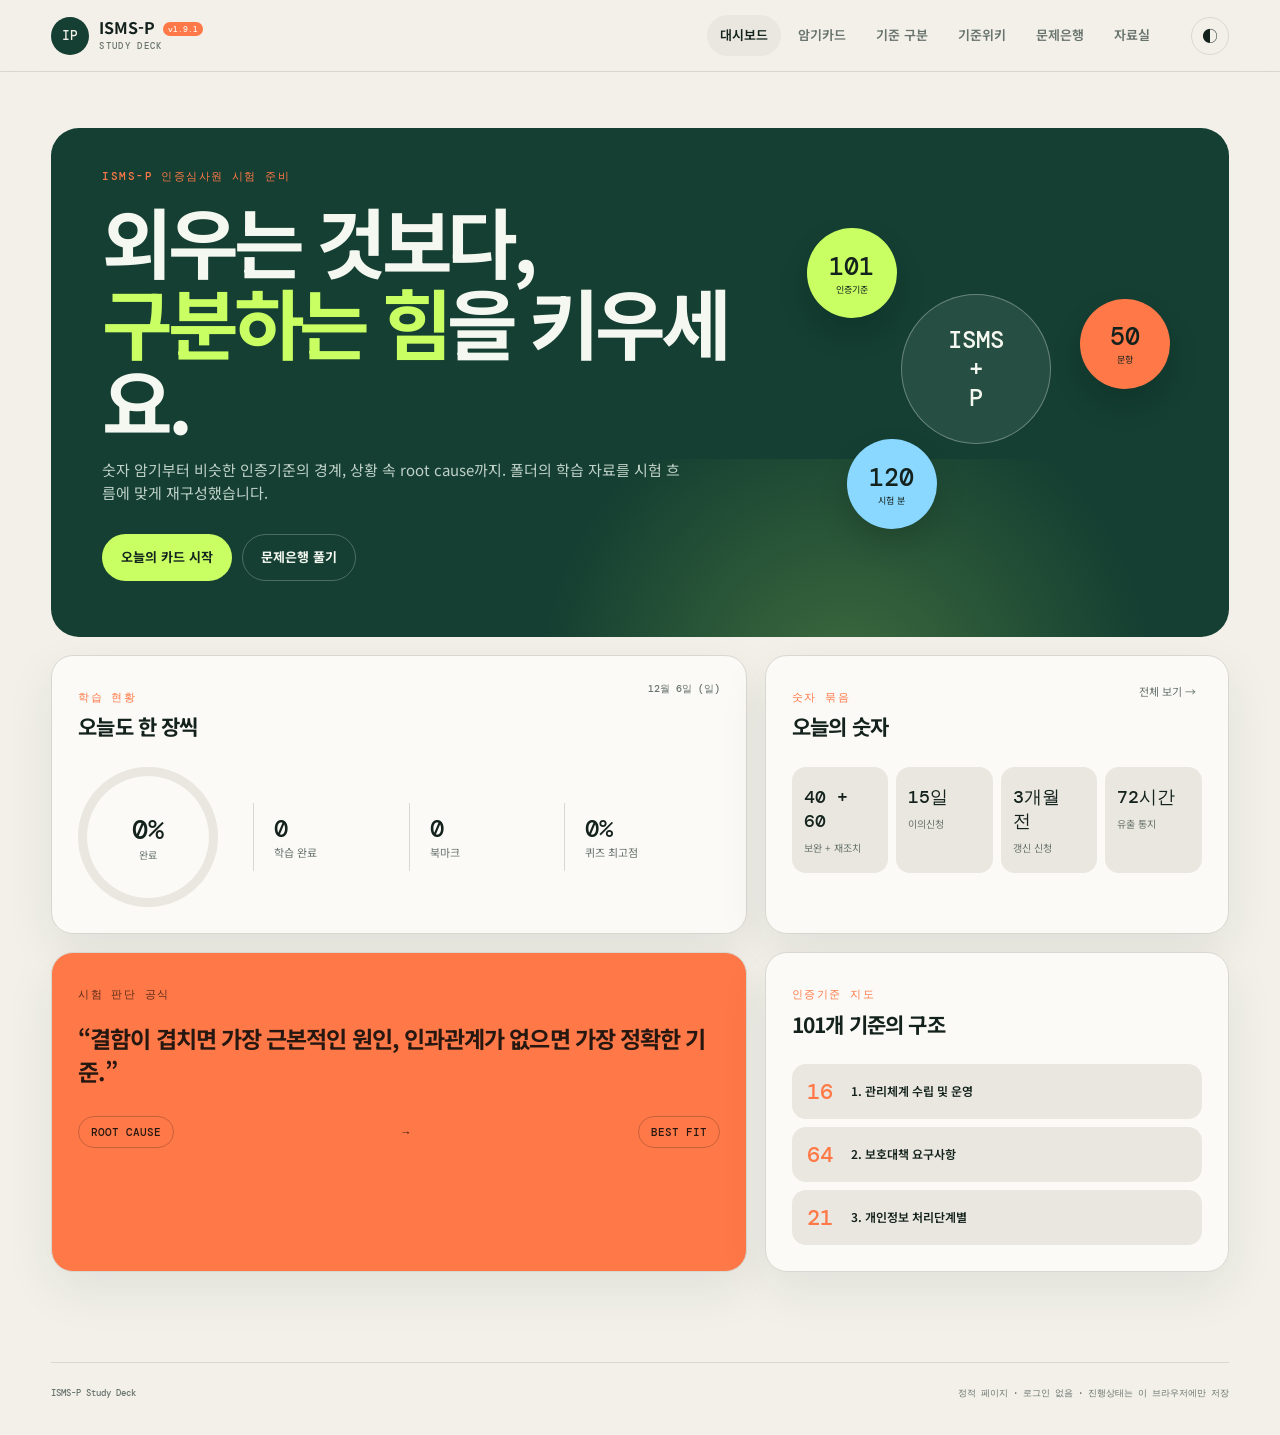
==== commit 0ff3ed8e: "2026-07-02" ====
--- a/isms-p/index.html
+++ b/isms-p/index.html
@@ -5,18 +5,19 @@
     <meta name="viewport" content="width=device-width, initial-scale=1.0, viewport-fit=cover" />
     <meta name="theme-color" content="#11261f" />
     <title>ISMS-P Study Deck</title>
-    <link rel="stylesheet" href="./style.css?v=1.7.0" />
+    <link rel="stylesheet" href="./style.css?v=1.9.1" />
   </head>
   <body>
     <header class="topbar">
       <a class="brand" href="#overview" aria-label="ISMS-P Study Deck 홈">
         <span class="brand-mark">IP</span>
-        <span><strong>ISMS-P <b class="version-badge" id="versionBadge">v1.7.0</b></strong><small>STUDY DECK</small></span>
+        <span><strong>ISMS-P <b class="version-badge" id="versionBadge">v1.9.1</b></strong><small>STUDY DECK</small></span>
       </a>
       <nav aria-label="주요 메뉴">
         <button class="nav-item active" data-view="overview">대시보드</button>
         <button class="nav-item" data-view="cards">암기카드</button>
         <button class="nav-item" data-view="criteria">기준 구분</button>
+        <button class="nav-item" data-view="wiki">기준위키</button>
         <button class="nav-item" data-view="quiz">문제은행</button>
         <button class="nav-item" data-view="sources">자료실</button>
       </nav>
@@ -86,9 +87,9 @@
               <div><span class="label">인증기준 지도</span><h2>101개 기준의 구조</h2></div>
             </div>
             <div class="criteria-map">
-              <button data-go="criteria" data-criteria-go="관리체계"><strong>16</strong><span>1. 관리체계 수립 및 운영</span></button>
-              <button data-go="criteria" data-criteria-go="보호대책"><strong>64</strong><span>2. 보호대책 요구사항</span></button>
-              <button data-go="criteria" data-criteria-go="개인정보"><strong>21</strong><span>3. 개인정보 처리단계별</span></button>
+              <button data-go="wiki" data-wiki-go="관리체계"><strong>16</strong><span>1. 관리체계 수립 및 운영</span></button>
+              <button data-go="wiki" data-wiki-go="보호대책"><strong>64</strong><span>2. 보호대책 요구사항</span></button>
+              <button data-go="wiki" data-wiki-go="개인정보"><strong>21</strong><span>3. 개인정보 처리단계별</span></button>
             </div>
           </article>
         </div>
@@ -118,6 +119,18 @@
           <div class="filter-group" id="criteriaFilters"></div>
         </div>
         <div class="comparison-list" id="comparisonList"></div>
+      </section>
+
+      <section class="view" id="wiki">
+        <div class="section-heading">
+          <div><p class="eyebrow">CRITERIA WIKI</p><h1>인증항목 위키</h1><p>101개 인증항목의 설명, 주요 확인사항, 결함사례만 따로 모았습니다.</p></div>
+          <div class="section-count"><strong id="wikiCount">0</strong><span>items</span></div>
+        </div>
+        <div class="toolbar">
+          <label class="search-box"><span>⌕</span><input id="wikiSearch" type="search" placeholder="예: 2.9.6, 시간 동기화, 파기" /></label>
+          <div class="filter-group" id="wikiFilters"></div>
+        </div>
+        <div class="wiki-list" id="wikiList"></div>
       </section>
 
       <section class="view" id="quiz">
@@ -156,7 +169,7 @@
     </main>
 
     <footer><span>ISMS-P Study Deck</span><span>정적 페이지 · 로그인 없음 · 진행상태는 이 브라우저에만 저장</span></footer>
-    <script src="./scenario-data.js?v=1.7.0"></script>
-    <script src="./app.js?v=1.7.0"></script>
+    <script src="./scenario-data.js?v=1.9.1"></script>
+    <script src="./app.js?v=1.9.1"></script>
   </body>
 </html>
--- a/isms-p/style.css
+++ b/isms-p/style.css
@@ -144,6 +144,24 @@
 .criterion b { color: var(--orange); font: 500 12px "DM Mono"; }.criterion h3 { margin: 6px 0 12px; font-size: 19px; }.criterion p { margin: 0; color: var(--muted); font-size: 12px; }
 .criterion .cue { margin-top: 18px; padding: 10px 12px; border-radius: 10px; background: var(--surface-2); color: var(--ink); font-size: 11px; }
 
+.wiki-list { display: grid; gap: 16px; }
+.wiki-card { border: 1px solid var(--line); border-radius: 22px; background: var(--surface); padding: 24px; box-shadow: var(--shadow); }
+.wiki-head { display: flex; justify-content: space-between; align-items: start; gap: 18px; padding-bottom: 18px; border-bottom: 1px solid var(--line); }
+.wiki-head h2 { margin: 8px 0 0; font-size: 27px; line-height: 1.25; letter-spacing: -.05em; }
+.wiki-head small { flex: 0 0 auto; color: var(--orange); font: 500 10px "DM Mono"; }
+.wiki-section { margin-top: 20px; }
+.wiki-section h3 { margin: 0 0 9px; font-size: 15px; }
+.wiki-section p, .wiki-section li { color: var(--muted); font-size: 13px; line-height: 1.75; }
+.wiki-section p { margin: 0; }
+.wiki-section ul { margin: 0; padding-left: 18px; }
+.wiki-section li + li { margin-top: 6px; }
+.wiki-section.defect { padding: 18px; border-radius: 16px; background: var(--surface-2); }
+.wiki-section.defect h3 { color: var(--orange); }
+.wiki-pager { margin-top: 22px; padding-top: 18px; border-top: 1px solid var(--line); display: flex; justify-content: center; align-items: center; gap: 14px; }
+.wiki-pager span { min-width: 64px; text-align: center; color: var(--orange); font: 500 11px "DM Mono"; }
+.wiki-pager .wiki-move { width: 42px; height: 42px; border: 1px solid var(--line); border-radius: 50%; background: var(--surface); color: var(--ink); font-size: 24px; line-height: 1; }
+.wiki-pager .wiki-move:hover { border-color: var(--orange); color: var(--orange); }
+
 .quiz-score { text-align: right; flex: 0 0 auto; }.quiz-score span { display: block; color: var(--muted); font-size: 10px; }.quiz-score strong { display: block; white-space: nowrap; font: 500 32px "DM Mono"; }
 .quiz-modes { margin: 24px 0 0; display: grid; grid-template-columns: repeat(5, 1fr); gap: 8px; }
 .quiz-mode { border: 1px solid var(--line); border-radius: 14px; background: var(--surface); padding: 14px; text-align: left; }
@@ -180,7 +198,7 @@
   .brand-mark { width: 36px; height: 36px; }
   .icon-button { width: 44px; height: 44px; }
   .topbar nav { position: static; order: 3; width: 100%; min-height: 48px; padding: 4px; border-radius: 14px; box-shadow: none; }
-  .nav-item { min-height: 44px; padding: 7px 6px; }
+  .nav-item { flex: 1; min-height: 44px; padding: 7px 4px; font-size: 9px; }
   .hero { padding: 30px 22px; min-height: auto; border-radius: 22px; }
   .hero h1 { margin: 13px 0; font-size: 41px; line-height: 1.08; }
   .hero-copy { font-size: 13px; }
@@ -217,6 +235,16 @@
   .load-more { width: 100%; min-height: 50px; margin-top: 14px; }
   .comparison-body { grid-template-columns: 1fr; }
   .criterion + .criterion { border-left: 0; border-top: 1px solid var(--line); }
+  .wiki-list { gap: 12px; }
+  .wiki-card { padding: 18px; border-radius: 18px; }
+  .wiki-head { display: block; padding-bottom: 14px; }
+  .wiki-head h2 { font-size: 21px; }
+  .wiki-head small { display: block; margin-top: 8px; }
+  .wiki-section { margin-top: 16px; }
+  .wiki-section p, .wiki-section li { font-size: 12px; line-height: 1.7; }
+  .wiki-section.defect { padding: 14px; }
+  .wiki-pager { gap: 16px; }
+  .wiki-pager .wiki-move { width: 48px; height: 48px; }
   #quiz .section-heading { padding-bottom: 14px; }
   #quiz .section-heading p:not(.eyebrow) { display: none; }
   .quiz-score strong { font-size: 19px; }
